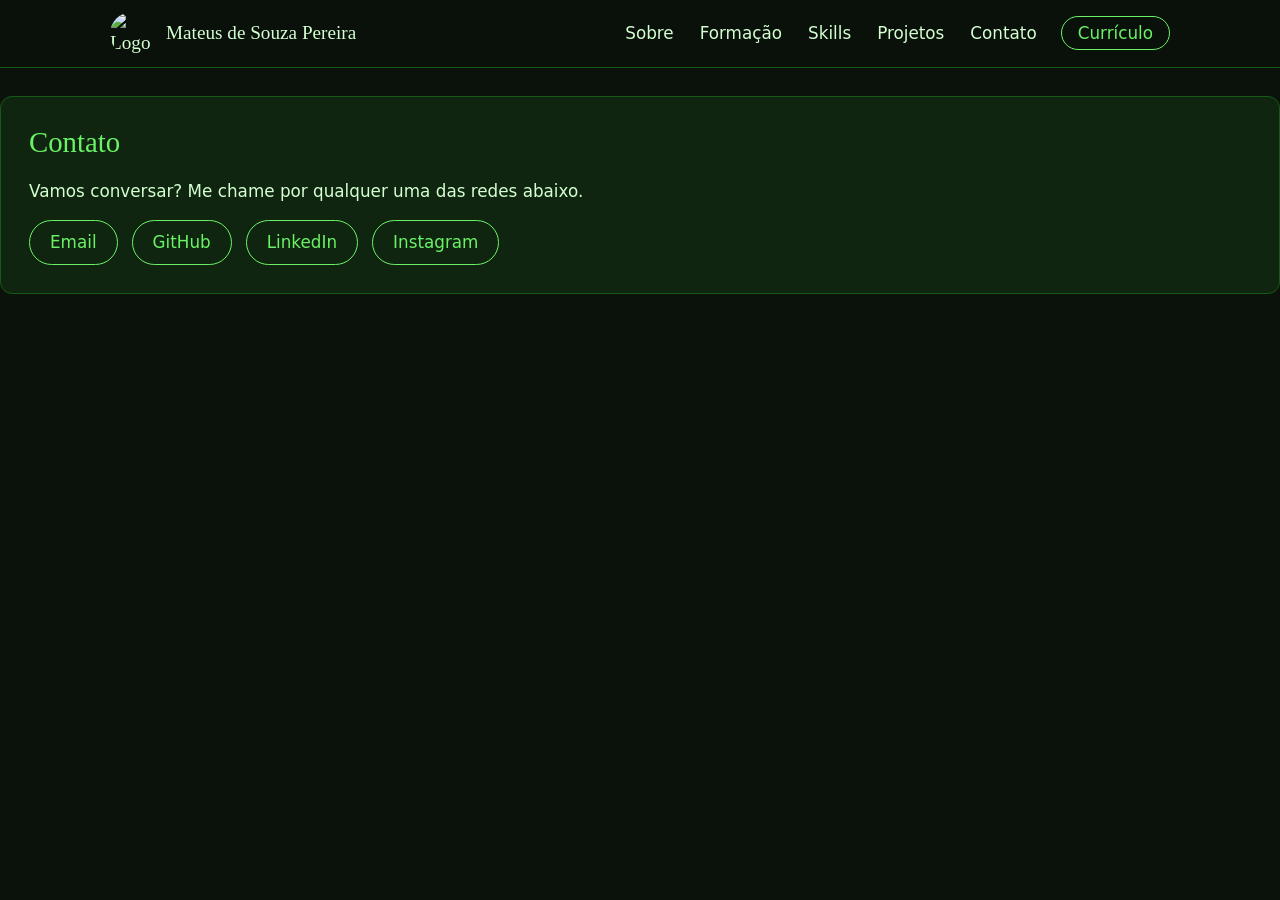
==== contato.html @ 9860e123 "alteração de ideia, agora com várias páginas" ====
<!DOCTYPE html>
<html lang="en">
<head>
    <meta charset="UTF-8">
    <meta name="viewport" content="width=device-width, initial-scale=1.0">
    <title>Contato</title>
    <link rel="stylesheet" href="style.css">
</head>
<body>
        <a class="skip-link" href="#conteudo">Pular para o conteúdo</a>
 
    <header class="site-header" id="top">
        <div class="header-inner">
            <a href="#top" class="brand">
                <img src="imagens/logoMSP_200.png" alt="Logo MSP" class="logo" width="44" height="44">
                <span>Mateus de Souza Pereira</span>
            </a>
 
            <button class="menu-toggle" type="button" aria-expanded="false" aria-controls="menu" aria-label="Abrir menu">
                <span aria-hidden="true">☰</span>
            </button>
 
            <nav aria-label="Navegação principal">
                <ul id="menu">
                    <li><a href="index.html">Sobre</a></li>
                    <li><a href="index.html">Formação</a></li>
                    <li><a href="habilidades.html">Skills</a></li>
                    <li><a href="projetos.html">Projetos</a></li>
                    <li><a href="contato.html">Contato</a></li>
                    <li><a href="curriculo.pdf" class="nav-cta" target="_blank" rel="noopener">Currículo</a></li>
                </ul>
            </nav>
        </div>
    </header>
        <section id="contato" class="card-section">
            <h2>Contato</h2>
            <p>Vamos conversar? Me chame por qualquer uma das redes abaixo.</p>
            <ul class="contact-list">
                <li><a href="mailto:mateusdespereira@hotmail.com">Email</a></li>
                <li><a href="https://github.com/MateusdespereiraDev" target="_blank" rel="noopener noreferrer">GitHub</a></li>
                <li><a href="https://www.linkedin.com/in/mateus-pereiradev/" target="_blank" rel="noopener noreferrer">LinkedIn</a></li>
                <li><a href="https://www.instagram.com/mateusdespereira" target="_blank" rel="noopener noreferrer">Instagram</a></li>
            </ul>
        </section>
</body>
</html>
---- style.css ----
/* ===== PALETA =====
   Preto esverdeado  #0B120B  Fundo principal
   Superfície        #102510  Cards e seções
   Verde floresta    #165914  Bordas e tags
   Verde intenso     #078C03  Elementos ativos
   Verde vibrante    #6AF266  Links, ícones e destaques
   Verde gelo        #D3FFD1  Textos claros e detalhes
*/
 
:root {
    --bg: #0B120B;
    --surface: #102510;
    --forest: #165914;
    --green: #078C03;
    --accent: #6AF266;
    --text: #D3FFD1;
    --muted: #9fc79d;
 
    --font-title: "Quattrocento", Georgia, serif;
    --font-body: "Quattrocento Sans", system-ui, -apple-system, "Segoe UI", sans-serif;
    --radius: 12px;
    --header-h: 68px;
}
 
*,
*::before,
*::after {
    margin: 0;
    padding: 0;
    box-sizing: border-box;
}
 
html {
    scroll-behavior: smooth;
    scroll-padding-top: calc(var(--header-h) + 16px);
}
 
body {
    background-color: var(--bg);
    color: var(--text);
    font: 400 1.05rem/1.6 var(--font-body);
}
 
img {
    max-width: 100%;
    display: block;
}
 
ul {
    list-style: none;
}
 
a {
    color: var(--accent);
    text-decoration: none;
}
 
a:hover {
    text-decoration: underline;
    text-underline-offset: 4px;
}
 
/* Foco visível para navegação por teclado */
:focus-visible {
    outline: 2px solid var(--accent);
    outline-offset: 4px;
    border-radius: 4px;
}
 
.skip-link {
    position: absolute;
    left: 16px;
    top: -60px;
    background: var(--accent);
    color: var(--bg);
    padding: 8px 14px;
    border-radius: 6px;
    z-index: 200;
}
 
.skip-link:focus {
    top: 12px;
}
 
h1, h2, h3 {
    font-family: var(--font-title);
    font-weight: 400;
    line-height: 1.2;
}
 
/* ===== HEADER ===== */
.site-header {
    position: sticky;
    top: 0;
    z-index: 100;
    height: var(--header-h);
    background: rgba(11, 18, 11, 0.92);
    backdrop-filter: blur(8px);
    border-bottom: 1px solid var(--forest);
}
 
.header-inner {
    max-width: 1100px;
    height: 100%;
    margin: 0 auto;
    padding: 0 20px;
    display: flex;
    align-items: center;
    justify-content: space-between;
    gap: 20px;
}
 
.brand {
    display: flex;
    align-items: center;
    gap: 12px;
    color: var(--text);
    font-family: var(--font-title);
    font-size: 1.2rem;
}
 
.brand:hover {
    text-decoration: none;
    color: var(--accent);
}
 
.logo {
    width: 44px;
    height: 44px;
    border-radius: 50%;
    object-fit: cover;
}
 
nav ul {
    display: flex;
    align-items: center;
    gap: 22px;
}
 
nav a {
    color: var(--text);
    padding: 6px 2px;
    border-bottom: 2px solid transparent;
    transition: color 0.2s, border-color 0.2s;
}
 
nav a:hover,
nav a.active {
    color: var(--accent);
    border-bottom-color: var(--accent);
    text-decoration: none;
}
 
nav a.nav-cta {
    border: 1px solid var(--accent);
    border-radius: 999px;
    padding: 6px 16px;
    color: var(--accent);
}
 
nav a.nav-cta:hover {
    background: var(--accent);
    color: var(--bg);
}
 
.menu-toggle {
    display: none;
    background: none;
    border: 1px solid var(--forest);
    color: var(--accent);
    font-size: 1.4rem;
    line-height: 1;
    padding: 6px 12px;
    border-radius: 8px;
    cursor: pointer;
}
 
/* ===== LAYOUT ===== */
main {
    max-width: 1100px;
    margin: 0 auto;
    padding: 0 20px 40px;
}
 
.card-section {
    background: var(--surface);
    border: 1px solid var(--forest);
    border-radius: var(--radius);
    padding: 28px;
    margin-top: 28px;
}
 
.card-section > h2 {
    font-size: 1.8rem;
    margin-bottom: 18px;
    color: var(--accent);
}
 
.card-section h3 {
    font-size: 1.25rem;
    margin-bottom: 8px;
}
 
/* ===== HERO ===== */
.hero {
    padding: 80px 0 40px;
}
 
.eyebrow {
    color: var(--accent);
    letter-spacing: 0.08em;
    text-transform: uppercase;
    font-size: 0.9rem;
    margin-bottom: 8px;
}
 
.hero h1 {
    font-size: clamp(2.2rem, 6vw, 3.8rem);
    margin-bottom: 16px;
}
 
.lead {
    max-width: 640px;
    font-size: 1.2rem;
    color: var(--muted);
}
 
.hero-actions {
    display: flex;
    flex-wrap: wrap;
    gap: 14px;
    margin-top: 28px;
}
 
.btn {
    display: inline-block;
    padding: 12px 24px;
    border-radius: 999px;
    font-weight: 700;
    border: 2px solid var(--accent);
    transition: transform 0.15s, background 0.2s, color 0.2s;
}
 
.btn:hover {
    text-decoration: none;
    transform: translateY(-2px);
}
 
.btn-primary {
    background: var(--accent);
    color: var(--bg);
}
 
.btn-outline {
    color: var(--accent);
}
 
.btn-outline:hover {
    background: var(--accent);
    color: var(--bg);
}
 
/* ===== SKILLS / TAGS ===== */
.skills-grid {
    display: grid;
    grid-template-columns: repeat(auto-fit, minmax(240px, 1fr));
    gap: 24px;
}
 
.tags {
    display: flex;
    flex-wrap: wrap;
    gap: 8px;
    margin-top: 10px;
}
 
.tags li {
    background: var(--forest);
    border: 1px solid var(--green);
    padding: 4px 14px;
    border-radius: 999px;
    font-size: 0.95rem;
}
 
/* ===== PROJETOS ===== */
.projects-grid {
    display: grid;
    grid-template-columns: repeat(auto-fit, minmax(280px, 1fr));
    gap: 20px;
}
 
.project {
    background: var(--bg);
    border: 1px solid var(--forest);
    border-radius: var(--radius);
    padding: 22px;
    transition: transform 0.2s, border-color 0.2s;
}
 
.project:hover {
    transform: translateY(-4px);
    border-color: var(--accent);
}
 
.project p {
    color: var(--muted);
}
 
/* ===== CONTATO ===== */
.contact-list {
    display: flex;
    flex-wrap: wrap;
    gap: 14px;
    margin-top: 16px;
}
 
.contact-list a {
    display: inline-block;
    padding: 8px 20px;
    border: 1px solid var(--accent);
    border-radius: 999px;
}
 
.contact-list a:hover {
    background: var(--accent);
    color: var(--bg);
    text-decoration: none;
}
 
/* ===== FOOTER ===== */
.site-footer {
    text-align: center;
    padding: 24px 20px;
    border-top: 1px solid var(--forest);
    color: var(--muted);
    font-size: 0.95rem;
}
 
/* ===== RESPONSIVO ===== */
@media (max-width: 760px) {
    .menu-toggle {
        display: block;
    }
 
    nav {
        position: absolute;
        top: var(--header-h);
        left: 0;
        right: 0;
        background: var(--bg);
        border-bottom: 1px solid var(--forest);
        display: none;
    }
 
    nav.open {
        display: block;
    }
 
    nav ul {
        flex-direction: column;
        align-items: flex-start;
        gap: 6px;
        padding: 16px 20px 20px;
    }
 
    .brand span {
        font-size: 1rem;
    }
 
    .hero {
        padding: 48px 0 24px;
    }
}
 
/* Respeita quem prefere menos movimento */
@media (prefers-reduced-motion: reduce) {
    html {
        scroll-behavior: auto;
    }
 
    * {
        transition: none !important;
    }
}
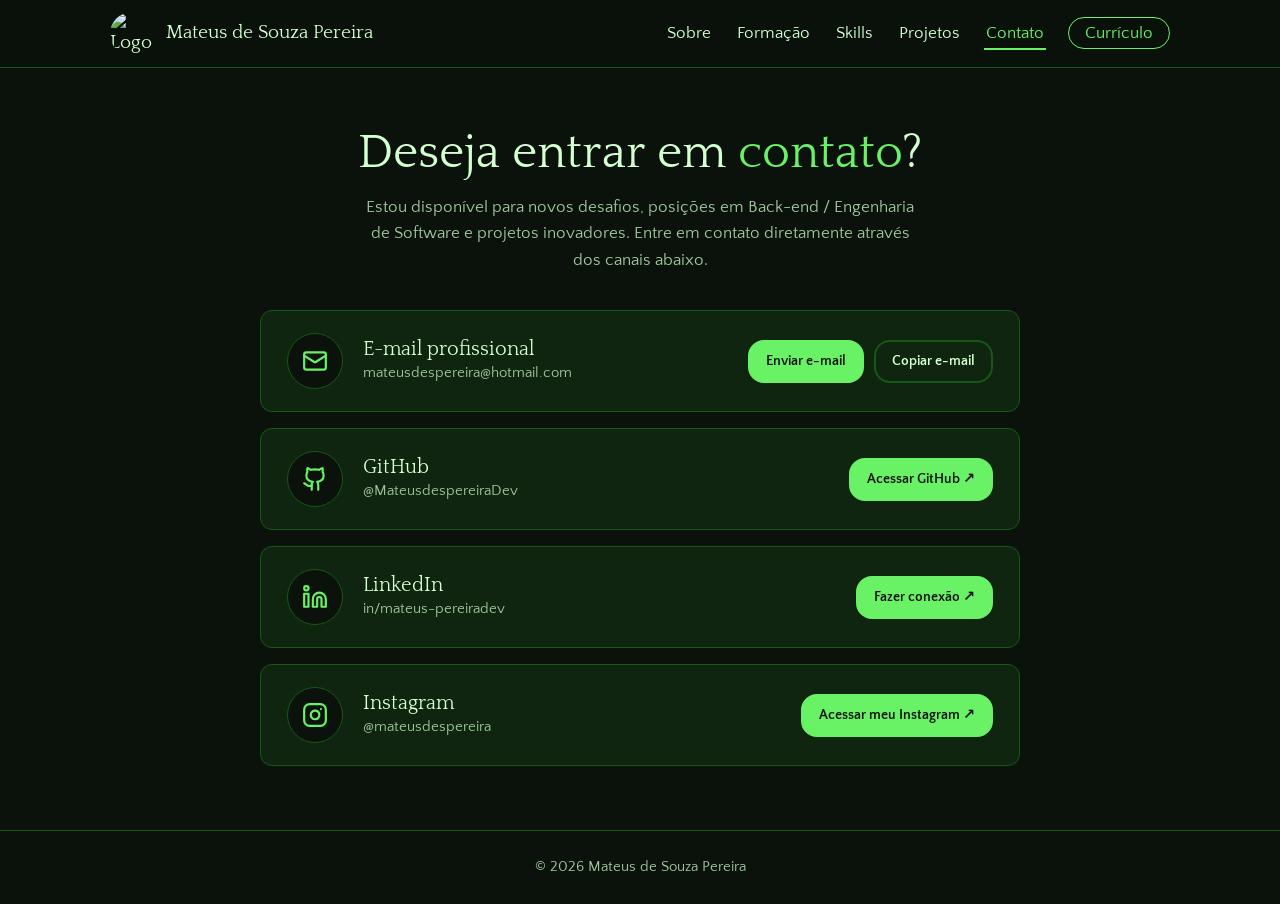
==== commit 039ea5d3: "V1.1, alteraçõs em skills e contato e outras pequenas alterações" ====
--- a/contato.html
+++ b/contato.html
@@ -1,17 +1,26 @@
 <!DOCTYPE html>
-<html lang="en">
+<html lang="pt-BR">
 <head>
     <meta charset="UTF-8">
     <meta name="viewport" content="width=device-width, initial-scale=1.0">
-    <title>Contato</title>
+    <meta name="description" content="Entre em contato com Mateus de Souza Pereira por e-mail, GitHub, LinkedIn ou Instagram.">
+    <meta name="theme-color" content="#0B120B">
+    <title>Contato | Mateus de Souza Pereira</title>
+
+    <link rel="shortcut icon" href="imagens/logoMSP.ico" type="image/x-icon">
+
+    <link rel="preconnect" href="https://fonts.googleapis.com">
+    <link rel="preconnect" href="https://fonts.gstatic.com" crossorigin>
+    <link href="https://fonts.googleapis.com/css2?family=Quattrocento&family=Quattrocento+Sans:ital,wght@0,400;0,700;1,400&display=swap" rel="stylesheet">
+
     <link rel="stylesheet" href="style.css">
 </head>
 <body>
-        <a class="skip-link" href="#conteudo">Pular para o conteúdo</a>
+    <a class="skip-link" href="#conteudo">Pular para o conteúdo</a>
  
     <header class="site-header" id="top">
         <div class="header-inner">
-            <a href="#top" class="brand">
+            <a href="index.html" class="brand">
                 <img src="imagens/logoMSP_200.png" alt="Logo MSP" class="logo" width="44" height="44">
                 <span>Mateus de Souza Pereira</span>
             </a>
@@ -22,25 +31,76 @@
  
             <nav aria-label="Navegação principal">
                 <ul id="menu">
-                    <li><a href="index.html">Sobre</a></li>
-                    <li><a href="index.html">Formação</a></li>
+                    <li><a href="index.html#sobre">Sobre</a></li>
+                    <li><a href="index.html#formacao">Formação</a></li>
                     <li><a href="habilidades.html">Skills</a></li>
                     <li><a href="projetos.html">Projetos</a></li>
-                    <li><a href="contato.html">Contato</a></li>
+                    <li><a href="contato.html" aria-current="page">Contato</a></li>
                     <li><a href="curriculo.pdf" class="nav-cta" target="_blank" rel="noopener">Currículo</a></li>
                 </ul>
             </nav>
         </div>
     </header>
-        <section id="contato" class="card-section">
-            <h2>Contato</h2>
-            <p>Vamos conversar? Me chame por qualquer uma das redes abaixo.</p>
-            <ul class="contact-list">
-                <li><a href="mailto:mateusdespereira@hotmail.com">Email</a></li>
-                <li><a href="https://github.com/MateusdespereiraDev" target="_blank" rel="noopener noreferrer">GitHub</a></li>
-                <li><a href="https://www.linkedin.com/in/mateus-pereiradev/" target="_blank" rel="noopener noreferrer">LinkedIn</a></li>
-                <li><a href="https://www.instagram.com/mateusdespereira" target="_blank" rel="noopener noreferrer">Instagram</a></li>
+
+    <main id="conteudo">
+        <div class="contact-page">
+            <div class="contact-intro">
+                <h1>Deseja entrar em <span class="destaque">contato</span>?</h1>
+                <p>Estou disponível para novos desafios, posições em Back-end / Engenharia de Software e projetos inovadores. Entre em contato diretamente através dos canais abaixo.</p>
+            </div>
+
+            <ul class="contact-cards">
+                <li class="contact-card">
+                    <div class="contact-icon" aria-hidden="true"><svg viewBox="0 0 24 24" fill="none" stroke="currentColor" stroke-width="2" stroke-linecap="round" stroke-linejoin="round" focusable="false"><rect width="20" height="16" x="2" y="4" rx="2"/><path d="m22 7-8.97 5.7a1.94 1.94 0 0 1-2.06 0L2 7"/></svg></div>
+                    <div class="contact-info">
+                        <h2>E-mail profissional</h2>
+                        <p>mateusdespereira@hotmail.com</p>
+                    </div>
+                    <div class="contact-actions">
+                        <a class="btn btn-primary btn-sm" href="mailto:mateusdespereira@hotmail.com">Enviar e-mail</a>
+                        <button type="button" class="btn btn-ghost btn-sm" data-copy="mateusdespereira@hotmail.com">Copiar e-mail</button>
+                    </div>
+                </li>
+                <li class="contact-card">
+                    <div class="contact-icon" aria-hidden="true"><svg viewBox="0 0 24 24" fill="none" stroke="currentColor" stroke-width="2" stroke-linecap="round" stroke-linejoin="round" focusable="false"><path d="M15 22v-4a4.8 4.8 0 0 0-1-3.5c3 0 6-2 6-5.5.08-1.25-.27-2.48-1-3.5.28-1.15.28-2.35 0-3.5 0 0-1 0-3 1.5-2.64-.5-5.36-.5-8 0C6 2 5 2 5 2c-.3 1.15-.3 2.35 0 3.5A5.403 5.403 0 0 0 4 9c0 3.5 3 5.5 6 5.5-.39.49-.68 1.05-.85 1.65-.17.6-.22 1.23-.15 1.85v4"/><path d="M9 18c-4.51 2-5-2-7-2"/></svg></div>
+                    <div class="contact-info">
+                        <h2>GitHub</h2>
+                        <p>@MateusdespereiraDev</p>
+                    </div>
+                    <div class="contact-actions">
+                        <a class="btn btn-primary btn-sm" href="https://github.com/MateusdespereiraDev" target="_blank" rel="noopener noreferrer">Acessar GitHub <span aria-hidden="true">↗</span></a>
+                    </div>
+                </li>
+                <li class="contact-card">
+                    <div class="contact-icon" aria-hidden="true"><svg viewBox="0 0 24 24" fill="none" stroke="currentColor" stroke-width="2" stroke-linecap="round" stroke-linejoin="round" focusable="false"><path d="M16 8a6 6 0 0 1 6 6v7h-4v-7a2 2 0 0 0-2-2 2 2 0 0 0-2 2v7h-4v-7a6 6 0 0 1 6-6z"/><rect width="4" height="12" x="2" y="9"/><circle cx="4" cy="4" r="2"/></svg></div>
+                    <div class="contact-info">
+                        <h2>LinkedIn</h2>
+                        <p>in/mateus-pereiradev</p>
+                    </div>
+                    <div class="contact-actions">
+                        <a class="btn btn-primary btn-sm" href="https://www.linkedin.com/in/mateus-pereiradev/" target="_blank" rel="noopener noreferrer">Fazer conexão <span aria-hidden="true">↗</span></a>
+                    </div>
+                </li>
+                <li class="contact-card">
+                    <div class="contact-icon" aria-hidden="true"><svg viewBox="0 0 24 24" fill="none" stroke="currentColor" stroke-width="2" stroke-linecap="round" stroke-linejoin="round" focusable="false"><rect width="20" height="20" x="2" y="2" rx="5" ry="5"/><path d="M16 11.37A4 4 0 1 1 12.63 8 4 4 0 0 1 16 11.37z"/><line x1="17.5" x2="17.51" y1="6.5" y2="6.5"/></svg></div>
+                    <div class="contact-info">
+                        <h2>Instagram</h2>
+                        <p>@mateusdespereira</p>
+                    </div>
+                    <div class="contact-actions">
+                        <a class="btn btn-primary btn-sm" href="https://www.instagram.com/mateusdespereira" target="_blank" rel="noopener noreferrer">Acessar meu Instagram <span aria-hidden="true">↗</span></a>
+                    </div>
+                </li>
             </ul>
-        </section>
+
+            <p class="sr-only" id="copy-status" role="status" aria-live="polite"></p>
+        </div>
+    </main>
+
+    <footer class="site-footer">
+        <p>© <span id="ano">2026</span> Mateus de Souza Pereira</p>
+    </footer>
+ 
+    <script src="script.js"></script>
 </body>
 </html>
--- a/style.css
+++ b/style.css
@@ -20,6 +20,7 @@
     --font-body: "Quattrocento Sans", system-ui, -apple-system, "Segoe UI", sans-serif;
     --radius: 12px;
     --header-h: 68px;
+    --border-rad: 16px;
 }
  
 *,
@@ -145,7 +146,8 @@
 }
  
 nav a:hover,
-nav a.active {
+nav a.active,
+nav a[aria-current="page"] {
     color: var(--accent);
     border-bottom-color: var(--accent);
     text-decoration: none;
@@ -153,7 +155,7 @@
  
 nav a.nav-cta {
     border: 1px solid var(--accent);
-    border-radius: 999px;
+    border-radius: var(--border-rad);
     padding: 6px 16px;
     color: var(--accent);
 }
@@ -235,7 +237,7 @@
 .btn {
     display: inline-block;
     padding: 12px 24px;
-    border-radius: 999px;
+    border-radius: var(--border-rad);
     font-weight: 700;
     border: 2px solid var(--accent);
     transition: transform 0.15s, background 0.2s, color 0.2s;
@@ -278,10 +280,29 @@
     background: var(--forest);
     border: 1px solid var(--green);
     padding: 4px 14px;
-    border-radius: 999px;
+    border-radius: var(--border-rad);
     font-size: 0.95rem;
 }
- 
+/* ===== IDIOMAS ===== */
+div#idiomas > ul > li{
+    background-color: black;
+}
+span.lingua{
+    background: var(--forest);
+    border: 1px solid var(--green);
+    padding: 4px 14px;
+    border-radius: var(--border-rad);
+    font-size: 0.95rem;
+    margin: 0px;
+}
+li.padding_esq_zero{
+    padding: 1px 0px 0px 4px;
+    
+}
+.card-section:nth-of-type(2){
+    margin-bottom: 28px;
+    
+}
 /* ===== PROJETOS ===== */
 .projects-grid {
     display: grid;
@@ -307,26 +328,150 @@
 }
  
 /* ===== CONTATO ===== */
-.contact-list {
+.contact-page {
+    max-width: 760px;
+    margin: 0 auto;
+    padding: 56px 0 24px;
+}
+
+.contact-intro {
+    text-align: center;
+    margin-bottom: 36px;
+}
+
+.contact-intro h1 {
+    font-size: clamp(2rem, 5vw, 3rem);
+    margin-bottom: 12px;
+}
+
+.destaque {
+    color: var(--accent);
+}
+
+.contact-intro p {
+    max-width: 560px;
+    margin: 0 auto;
+    color: var(--muted);
+}
+
+.contact-cards {
+    display: grid;
+    gap: 16px;
+}
+
+.contact-card {
+    display: flex;
+    align-items: center;
+    gap: 20px;
+    background: var(--surface);
+    border: 1px solid var(--forest);
+    border-radius: var(--radius);
+    padding: 22px 26px;
+    transition: transform 0.2s, border-color 0.2s, box-shadow 0.2s;
+}
+
+.contact-card:hover {
+    transform: translateY(-2px);
+    border-color: var(--accent);
+    box-shadow: 0 0 24px rgba(106, 242, 102, 0.12);
+}
+
+.contact-icon {
+    flex: none;
+    width: 56px;
+    height: 56px;
+    display: grid;
+    place-items: center;
+    border-radius: 50%;
+    background: var(--bg);
+    border: 1px solid var(--forest);
+    color: var(--accent);
+}
+
+.contact-icon svg {
+    width: 26px;
+    height: 26px;
+}
+
+.contact-info {
+    flex: 1;
+    min-width: 0;
+}
+
+.contact-info h2 {
+    font-size: 1.25rem;
+    line-height: 1.2;
+}
+
+.contact-info p {
+    color: var(--muted);
+    font-size: 0.95rem;
+    overflow-wrap: anywhere;
+}
+
+.contact-actions {
     display: flex;
     flex-wrap: wrap;
-    gap: 14px;
-    margin-top: 16px;
-}
- 
-.contact-list a {
-    display: inline-block;
-    padding: 8px 20px;
-    border: 1px solid var(--accent);
-    border-radius: 999px;
-}
- 
-.contact-list a:hover {
-    background: var(--accent);
-    color: var(--bg);
-    text-decoration: none;
-}
- 
+    justify-content: flex-end;
+    gap: 10px;
+}
+
+.btn-sm {
+    padding: 8px 16px;
+    font-size: 0.9rem;
+}
+
+.btn-ghost {
+    background: transparent;
+    color: var(--text);
+    border-color: var(--forest);
+    font: inherit;
+    font-size: 0.9rem;
+    font-weight: 700;
+    cursor: pointer;
+}
+
+.btn-ghost:hover {
+    border-color: var(--accent);
+    color: var(--accent);
+}
+
+/* Texto só para leitores de tela (aviso "e-mail copiado") */
+.sr-only {
+    position: absolute;
+    width: 1px;
+    height: 1px;
+    overflow: hidden;
+    clip: rect(0 0 0 0);
+    white-space: nowrap;
+}
+
+@media (max-width: 600px) {
+    .contact-page {
+        padding-top: 32px;
+    }
+
+    .contact-card {
+        flex-wrap: wrap;
+        gap: 14px;
+        padding: 18px;
+    }
+
+    .contact-icon {
+        width: 46px;
+        height: 46px;
+    }
+
+    .contact-info p {
+        font-size: 0.9rem;
+    }
+
+    .contact-actions {
+        width: 100%;
+        justify-content: flex-start;
+    }
+}
+
 /* ===== FOOTER ===== */
 .site-footer {
     text-align: center;
